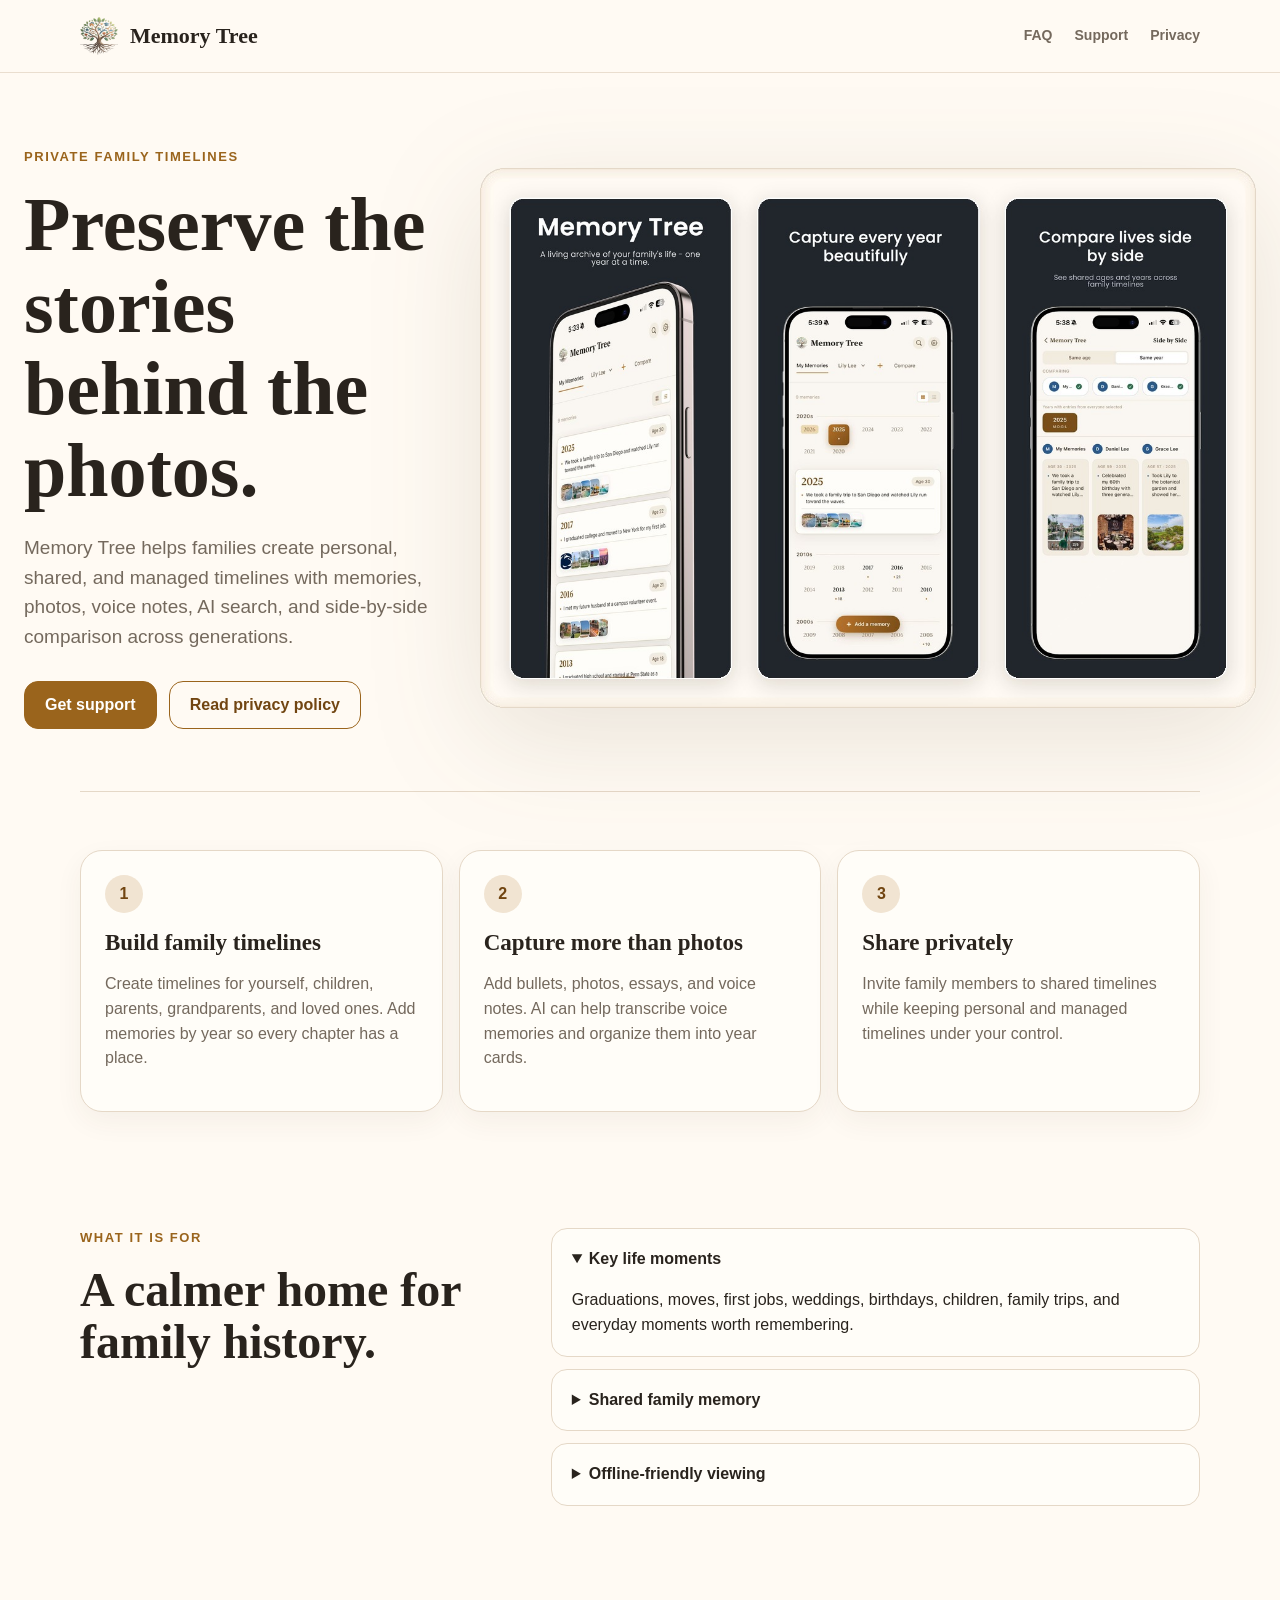
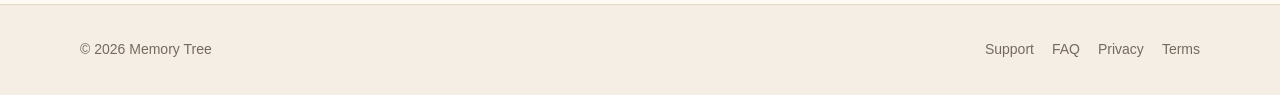
==== index.html @ 93a4e5a1 "Rotate homepage preview asset filename" ====
<!DOCTYPE html>
<html lang="en">
<head>
  <meta charset="utf-8">
  <meta name="viewport" content="width=device-width, initial-scale=1">
  <meta name="description" content="Memory Tree is a private family journal for preserving life stories, photos, voice notes, and shared timelines.">
  <title>Memory Tree - Family Journal</title>
  <link rel="stylesheet" href="/styles.css">
</head>
<body>
  <header class="site-header">
    <nav class="nav" aria-label="Main navigation">
      <a class="brand" href="/">
        <img src="/assets/logo.png" alt="">
        <span>Memory Tree</span>
      </a>
      <div class="nav-links">
        <a class="optional" href="/faq.html">FAQ</a>
        <a href="/support.html">Support</a>
        <a href="/privacy.html">Privacy</a>
      </div>
    </nav>
  </header>

  <main>
    <section class="hero">
      <div>
        <p class="eyebrow">Private family timelines</p>
        <h1>Preserve the stories behind the photos.</h1>
        <p class="lead">Memory Tree helps families create personal, shared, and managed timelines with memories, photos, voice notes, AI search, and side-by-side comparison across generations.</p>
        <div class="actions">
          <a class="button" href="/support.html">Get support</a>
          <a class="button secondary" href="/privacy.html">Read privacy policy</a>
        </div>
      </div>
      <div class="hero-art" aria-label="Memory Tree app preview">
        <img src="/assets/contact-sheet-demo-3up-20260521b.jpg" alt="Memory Tree app screens showing family timelines and side-by-side comparison.">
      </div>
    </section>

    <section class="section intro">
      <div class="grid">
        <article class="card">
          <div class="icon">1</div>
          <h3>Build family timelines</h3>
          <p>Create timelines for yourself, children, parents, grandparents, and loved ones. Add memories by year so every chapter has a place.</p>
        </article>
        <article class="card">
          <div class="icon">2</div>
          <h3>Capture more than photos</h3>
          <p>Add bullets, photos, essays, and voice notes. AI can help transcribe voice memories and organize them into year cards.</p>
        </article>
        <article class="card">
          <div class="icon">3</div>
          <h3>Share privately</h3>
          <p>Invite family members to shared timelines while keeping personal and managed timelines under your control.</p>
        </article>
      </div>
    </section>

    <section class="section two-column">
      <div>
        <p class="eyebrow">What it is for</p>
        <h2>A calmer home for family history.</h2>
      </div>
      <div class="faq-list">
        <details open>
          <summary>Key life moments</summary>
          <p>Graduations, moves, first jobs, weddings, birthdays, children, family trips, and everyday moments worth remembering.</p>
        </details>
        <details>
          <summary>Shared family memory</summary>
          <p>Compare timelines by same age or same year to see how different family members experienced life side by side.</p>
        </details>
        <details>
          <summary>Offline-friendly viewing</summary>
          <p>Recent timeline data and thumbnails can remain visible from the last successful sync, making the app useful even when connection is limited.</p>
        </details>
      </div>
    </section>
  </main>

  <footer class="site-footer">
    <div class="footer-inner">
      <div>© 2026 Memory Tree</div>
      <div class="footer-links">
        <a href="/support.html">Support</a>
        <a href="/faq.html">FAQ</a>
        <a href="/privacy.html">Privacy</a>
        <a href="/terms.html">Terms</a>
      </div>
    </div>
  </footer>
</body>
</html>
---- styles.css ----
:root {
  color-scheme: light;
  --ink: #29231d;
  --muted: #74695d;
  --soft: #9a8d7e;
  --paper: #fffaf3;
  --card: #fffdf8;
  --warm: #f5eee5;
  --line: #e5d8c7;
  --accent: #9a641c;
  --accent-dark: #714511;
  --green: #2f624f;
  --shadow: 0 18px 50px rgba(75, 53, 28, 0.11);
}

* {
  box-sizing: border-box;
}

html {
  scroll-behavior: smooth;
}

body {
  margin: 0;
  background: var(--paper);
  color: var(--ink);
  font-family: ui-sans-serif, -apple-system, BlinkMacSystemFont, "Segoe UI", sans-serif;
  line-height: 1.55;
}

a {
  color: inherit;
}

.site-header {
  position: sticky;
  top: 0;
  z-index: 20;
  border-bottom: 1px solid rgba(229, 216, 199, 0.8);
  background: rgba(255, 250, 243, 0.88);
  backdrop-filter: blur(18px);
}

.nav {
  width: min(1120px, calc(100% - 40px));
  margin: 0 auto;
  min-height: 72px;
  display: flex;
  align-items: center;
  justify-content: space-between;
  gap: 24px;
}

.brand {
  display: inline-flex;
  align-items: center;
  gap: 12px;
  text-decoration: none;
  font-weight: 800;
}

.brand img {
  width: 38px;
  height: 38px;
  border-radius: 10px;
}

.brand span {
  font-family: Georgia, "Times New Roman", serif;
  font-size: 22px;
}

.nav-links {
  display: flex;
  align-items: center;
  gap: 22px;
  color: var(--muted);
  font-size: 14px;
  font-weight: 650;
}

.nav-links a {
  text-decoration: none;
}

.nav-links a:hover {
  color: var(--ink);
}

.hero,
.section,
.legal-page {
  width: min(1120px, calc(100% - 40px));
  margin: 0 auto;
}

.hero {
  display: grid;
  width: min(1500px, calc(100% - 48px));
  grid-template-columns: minmax(420px, 0.58fr) minmax(0, 1.42fr);
  gap: 36px;
  align-items: center;
  padding: 74px 0 62px;
}

.eyebrow {
  margin: 0 0 16px;
  color: var(--accent);
  font-size: 13px;
  font-weight: 800;
  letter-spacing: 0.12em;
  text-transform: uppercase;
}

h1,
h2,
h3 {
  font-family: Georgia, "Times New Roman", serif;
  line-height: 1.08;
  letter-spacing: 0;
}

h1 {
  margin: 0;
  font-size: clamp(46px, 7vw, 76px);
}

h2 {
  margin: 0 0 18px;
  font-size: clamp(32px, 4vw, 48px);
}

h3 {
  margin: 0 0 8px;
  font-size: 23px;
}

.lead {
  margin: 22px 0 0;
  max-width: 650px;
  color: var(--muted);
  font-size: 19px;
}

.actions {
  display: flex;
  flex-wrap: wrap;
  gap: 12px;
  margin-top: 30px;
}

.button {
  display: inline-flex;
  align-items: center;
  justify-content: center;
  min-height: 48px;
  padding: 0 20px;
  border-radius: 14px;
  border: 1px solid var(--accent);
  background: var(--accent);
  color: white;
  font-weight: 800;
  text-decoration: none;
}

.button.secondary {
  background: transparent;
  color: var(--accent-dark);
}

.hero-art {
  width: min(100%, 980px);
  justify-self: end;
  border-radius: 22px;
  background: transparent;
  filter: drop-shadow(0 28px 54px rgba(87, 66, 42, 0.13));
  overflow: hidden;
}

.hero-art img {
  display: block;
  width: 100%;
  height: auto;
}

.section {
  padding: 58px 0;
}

.section.intro {
  border-top: 1px solid var(--line);
}

.grid {
  display: grid;
  grid-template-columns: repeat(3, minmax(0, 1fr));
  gap: 16px;
}

.card {
  min-height: 190px;
  padding: 24px;
  border: 1px solid var(--line);
  border-radius: 22px;
  background: var(--card);
  box-shadow: 0 10px 28px rgba(75, 53, 28, 0.055);
}

.card p,
.legal-page p,
.legal-page li {
  color: var(--muted);
}

.card .icon {
  width: 38px;
  height: 38px;
  display: grid;
  place-items: center;
  margin-bottom: 18px;
  border-radius: 50%;
  background: #f1e4d2;
  color: var(--accent-dark);
  font-weight: 900;
}

.two-column {
  display: grid;
  grid-template-columns: 0.8fr 1.2fr;
  gap: 38px;
  align-items: start;
}

.faq-list {
  display: grid;
  gap: 12px;
}

details {
  padding: 18px 20px;
  border: 1px solid var(--line);
  border-radius: 16px;
  background: var(--card);
}

summary {
  cursor: pointer;
  font-weight: 800;
}

details p {
  margin-bottom: 0;
}

.site-footer {
  margin-top: 40px;
  border-top: 1px solid var(--line);
  background: var(--warm);
}

.footer-inner {
  width: min(1120px, calc(100% - 40px));
  margin: 0 auto;
  padding: 34px 0;
  display: flex;
  justify-content: space-between;
  gap: 20px;
  color: var(--muted);
  font-size: 14px;
}

.footer-links {
  display: flex;
  flex-wrap: wrap;
  gap: 18px;
}

.footer-links a {
  text-decoration: none;
}

.legal-page {
  padding: 58px 0 34px;
  max-width: 820px;
}

.legal-page h1 {
  font-size: clamp(38px, 6vw, 58px);
}

.legal-page h2 {
  margin-top: 38px;
  font-size: 27px;
}

.legal-page .updated {
  margin-top: 12px;
  color: var(--soft);
}

.legal-page a {
  color: var(--accent-dark);
}

@media (max-width: 820px) {
  .nav {
    min-height: 66px;
  }

  .nav-links {
    gap: 14px;
    font-size: 13px;
  }

  .nav-links .optional {
    display: none;
  }

  .hero {
    grid-template-columns: 1fr;
    padding-top: 46px;
  }

  .grid,
  .two-column {
    grid-template-columns: 1fr;
  }

  .footer-inner {
    flex-direction: column;
  }
}

@media (max-width: 520px) {
  .brand span {
    font-size: 19px;
  }

  .hero,
  .section,
  .legal-page,
  .nav,
  .footer-inner {
    width: min(100% - 28px, 1120px);
  }

  .actions {
    flex-direction: column;
  }

  .button {
    width: 100%;
  }
}
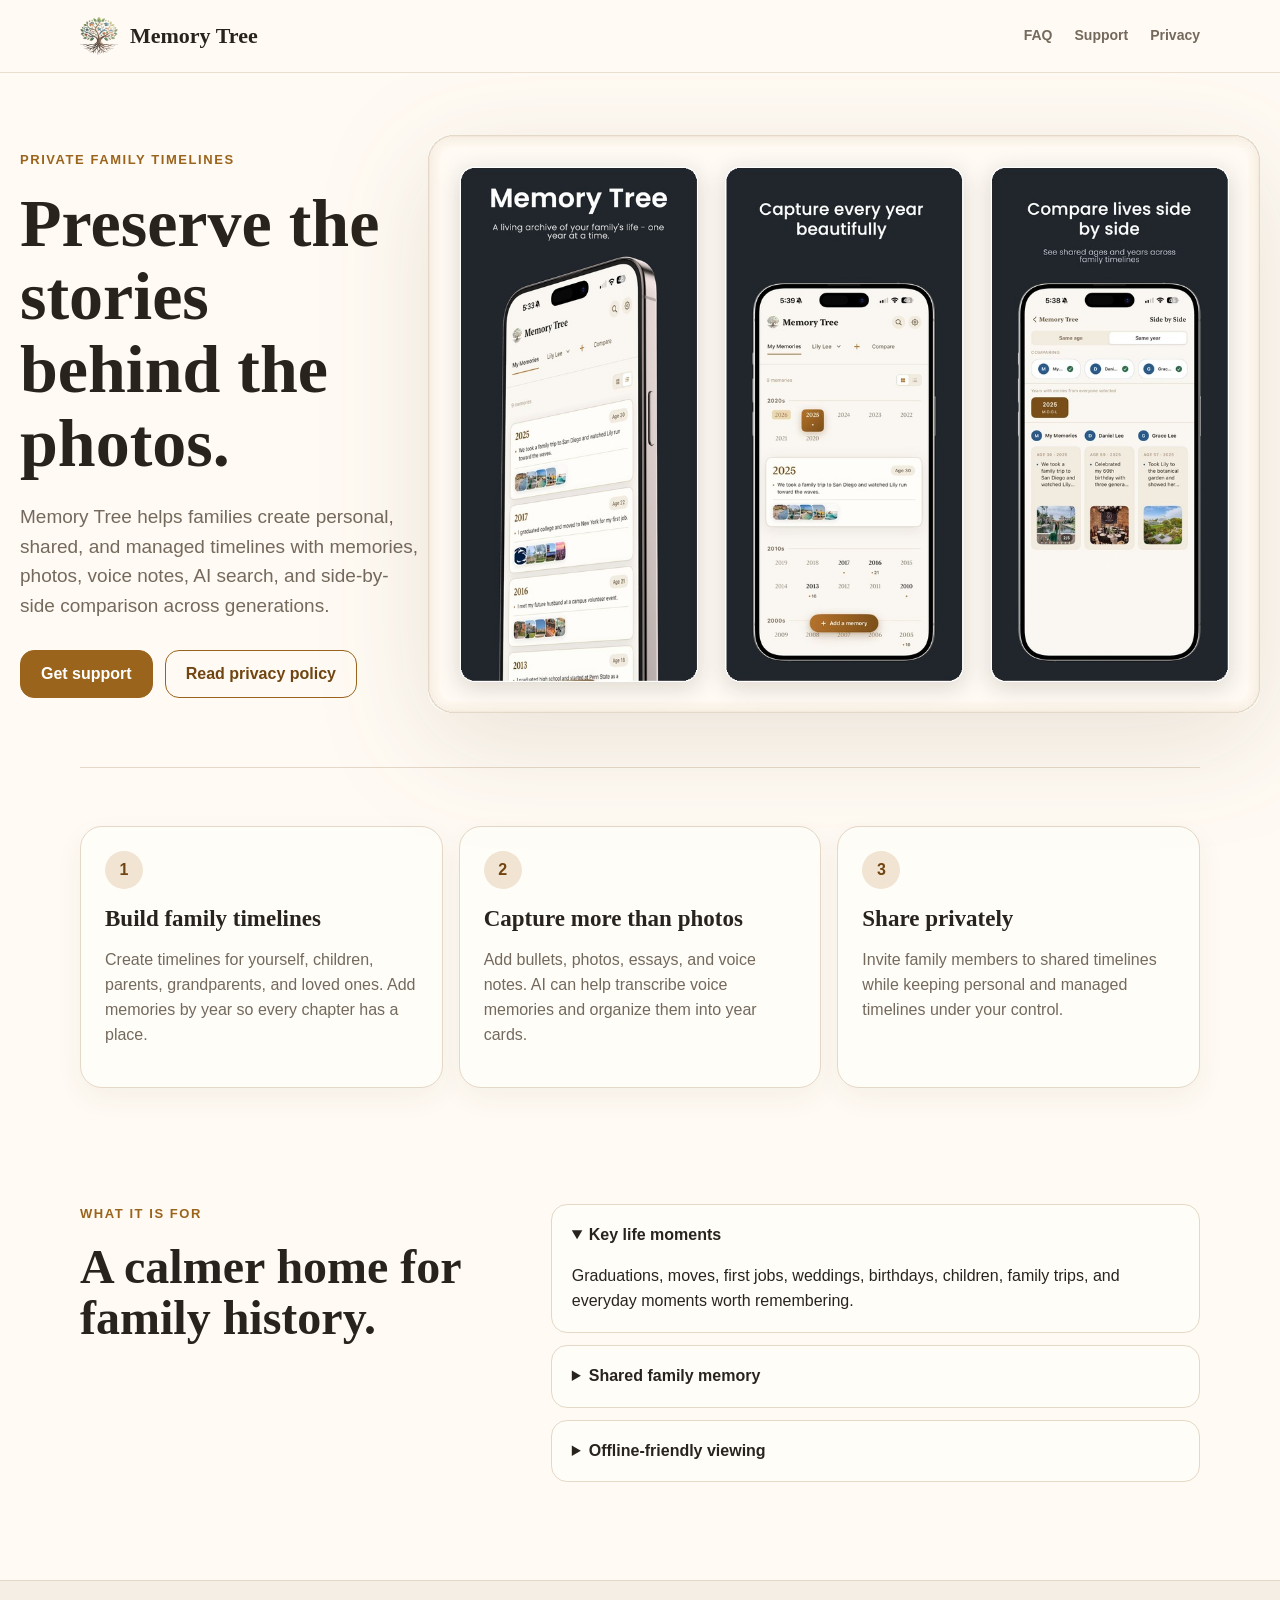
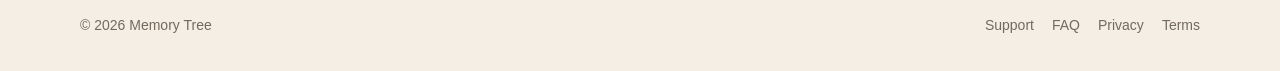
==== commit 5ae7cbd8: "Bust homepage stylesheet cache" ====
--- a/index.html
+++ b/index.html
@@ -5,7 +5,7 @@
   <meta name="viewport" content="width=device-width, initial-scale=1">
   <meta name="description" content="Memory Tree is a private family journal for preserving life stories, photos, voice notes, and shared timelines.">
   <title>Memory Tree - Family Journal</title>
-  <link rel="stylesheet" href="/styles.css">
+  <link rel="stylesheet" href="/styles.css?v=20260521b">
 </head>
 <body>
   <header class="site-header">
--- a/styles.css
+++ b/styles.css
@@ -97,11 +97,11 @@
 
 .hero {
   display: grid;
-  width: min(1500px, calc(100% - 48px));
-  grid-template-columns: minmax(420px, 0.58fr) minmax(0, 1.42fr);
-  gap: 36px;
-  align-items: center;
-  padding: 74px 0 62px;
+  width: min(1560px, calc(100% - 40px));
+  grid-template-columns: minmax(400px, 0.48fr) minmax(0, 1.52fr);
+  gap: 8px;
+  align-items: center;
+  padding: 62px 0 54px;
 }
 
 .eyebrow {
@@ -123,7 +123,7 @@
 
 h1 {
   margin: 0;
-  font-size: clamp(46px, 7vw, 76px);
+  font-size: clamp(46px, 5.9vw, 68px);
 }
 
 h2 {
@@ -170,7 +170,7 @@
 }
 
 .hero-art {
-  width: min(100%, 980px);
+  width: min(100%, 1120px);
   justify-self: end;
   border-radius: 22px;
   background: transparent;
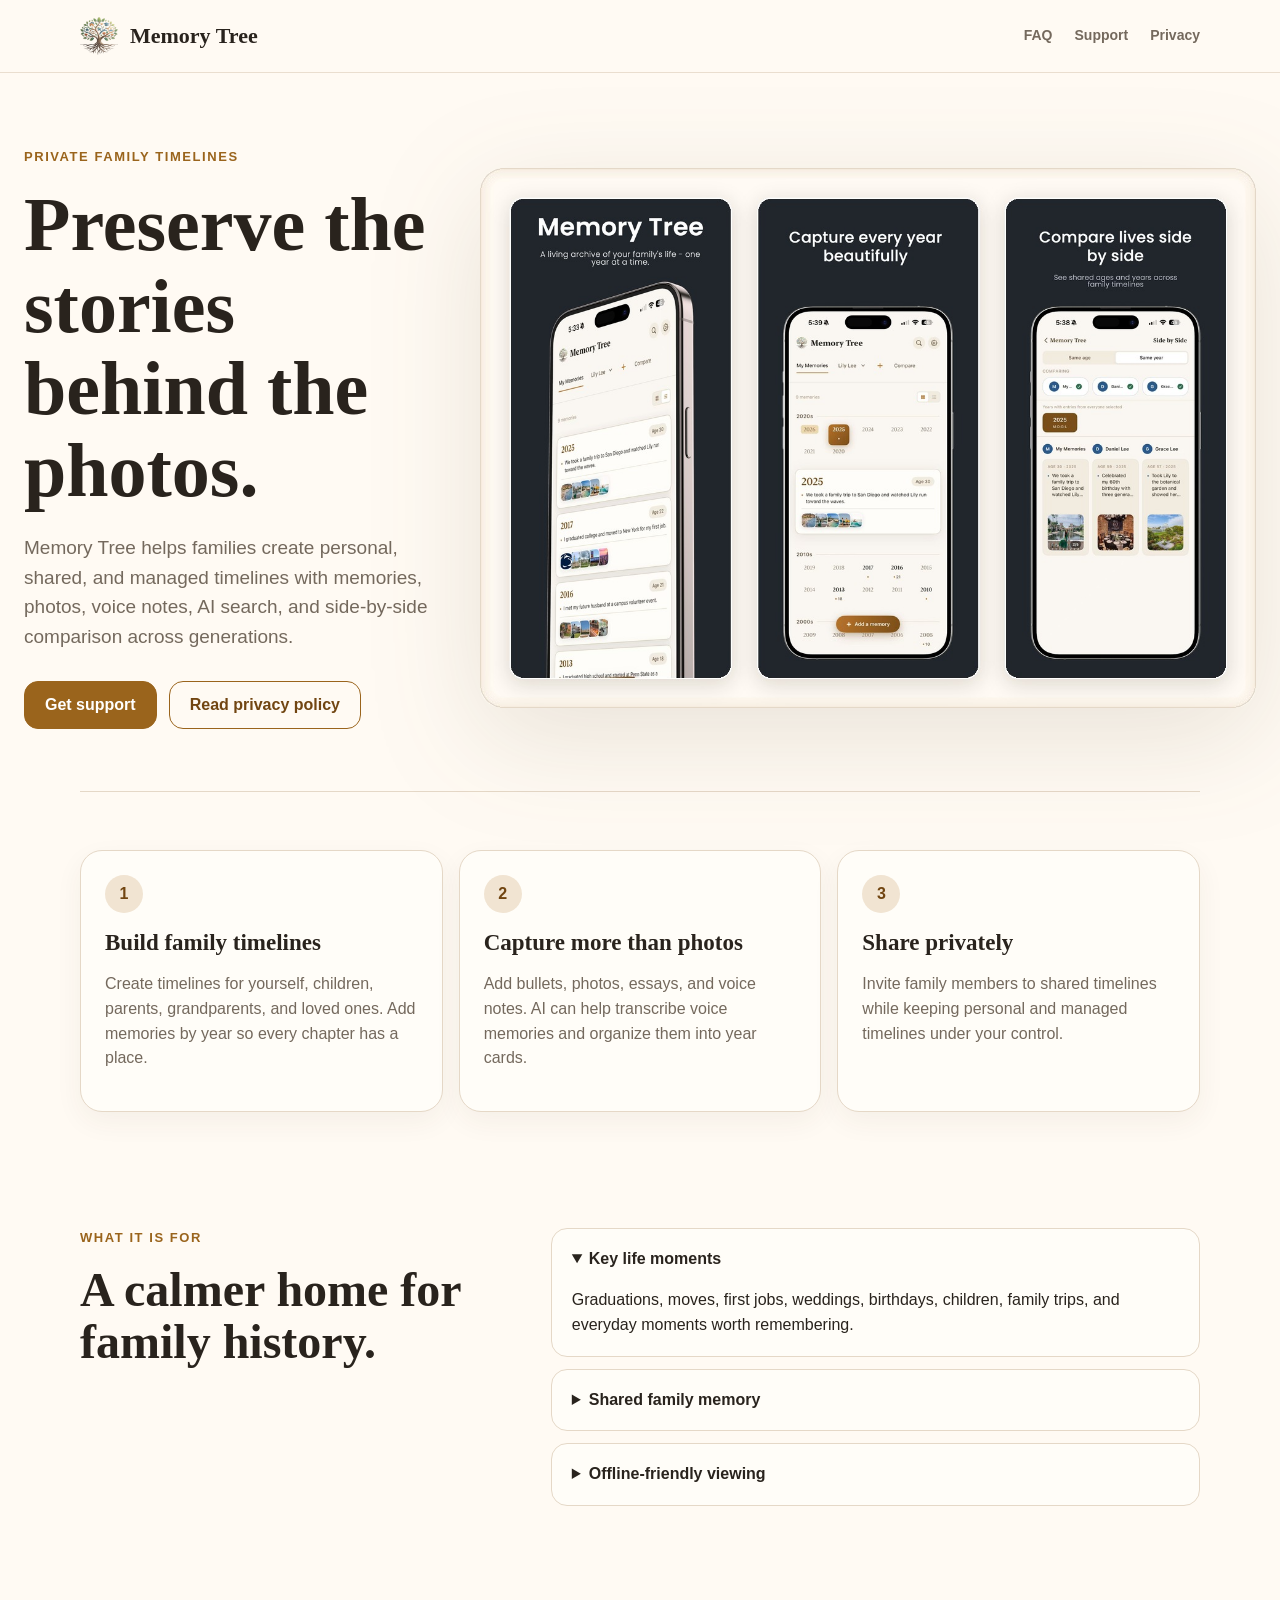
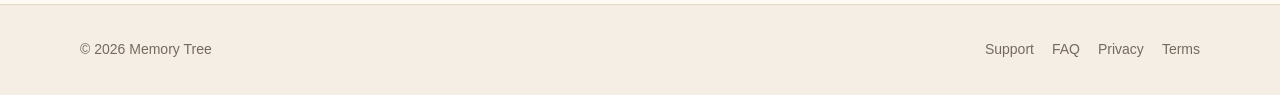
==== commit c4bebbff: "Restore balanced homepage hero sizing" ====
--- a/index.html
+++ b/index.html
@@ -5,7 +5,7 @@
   <meta name="viewport" content="width=device-width, initial-scale=1">
   <meta name="description" content="Memory Tree is a private family journal for preserving life stories, photos, voice notes, and shared timelines.">
   <title>Memory Tree - Family Journal</title>
-  <link rel="stylesheet" href="/styles.css?v=20260521b">
+  <link rel="stylesheet" href="/styles.css?v=20260521c">
 </head>
 <body>
   <header class="site-header">
--- a/styles.css
+++ b/styles.css
@@ -97,11 +97,11 @@
 
 .hero {
   display: grid;
-  width: min(1560px, calc(100% - 40px));
-  grid-template-columns: minmax(400px, 0.48fr) minmax(0, 1.52fr);
-  gap: 8px;
-  align-items: center;
-  padding: 62px 0 54px;
+  width: min(1500px, calc(100% - 48px));
+  grid-template-columns: minmax(420px, 0.58fr) minmax(0, 1.42fr);
+  gap: 36px;
+  align-items: center;
+  padding: 74px 0 62px;
 }
 
 .eyebrow {
@@ -123,7 +123,7 @@
 
 h1 {
   margin: 0;
-  font-size: clamp(46px, 5.9vw, 68px);
+  font-size: clamp(46px, 7vw, 76px);
 }
 
 h2 {
@@ -170,7 +170,7 @@
 }
 
 .hero-art {
-  width: min(100%, 1120px);
+  width: min(100%, 980px);
   justify-self: end;
   border-radius: 22px;
   background: transparent;
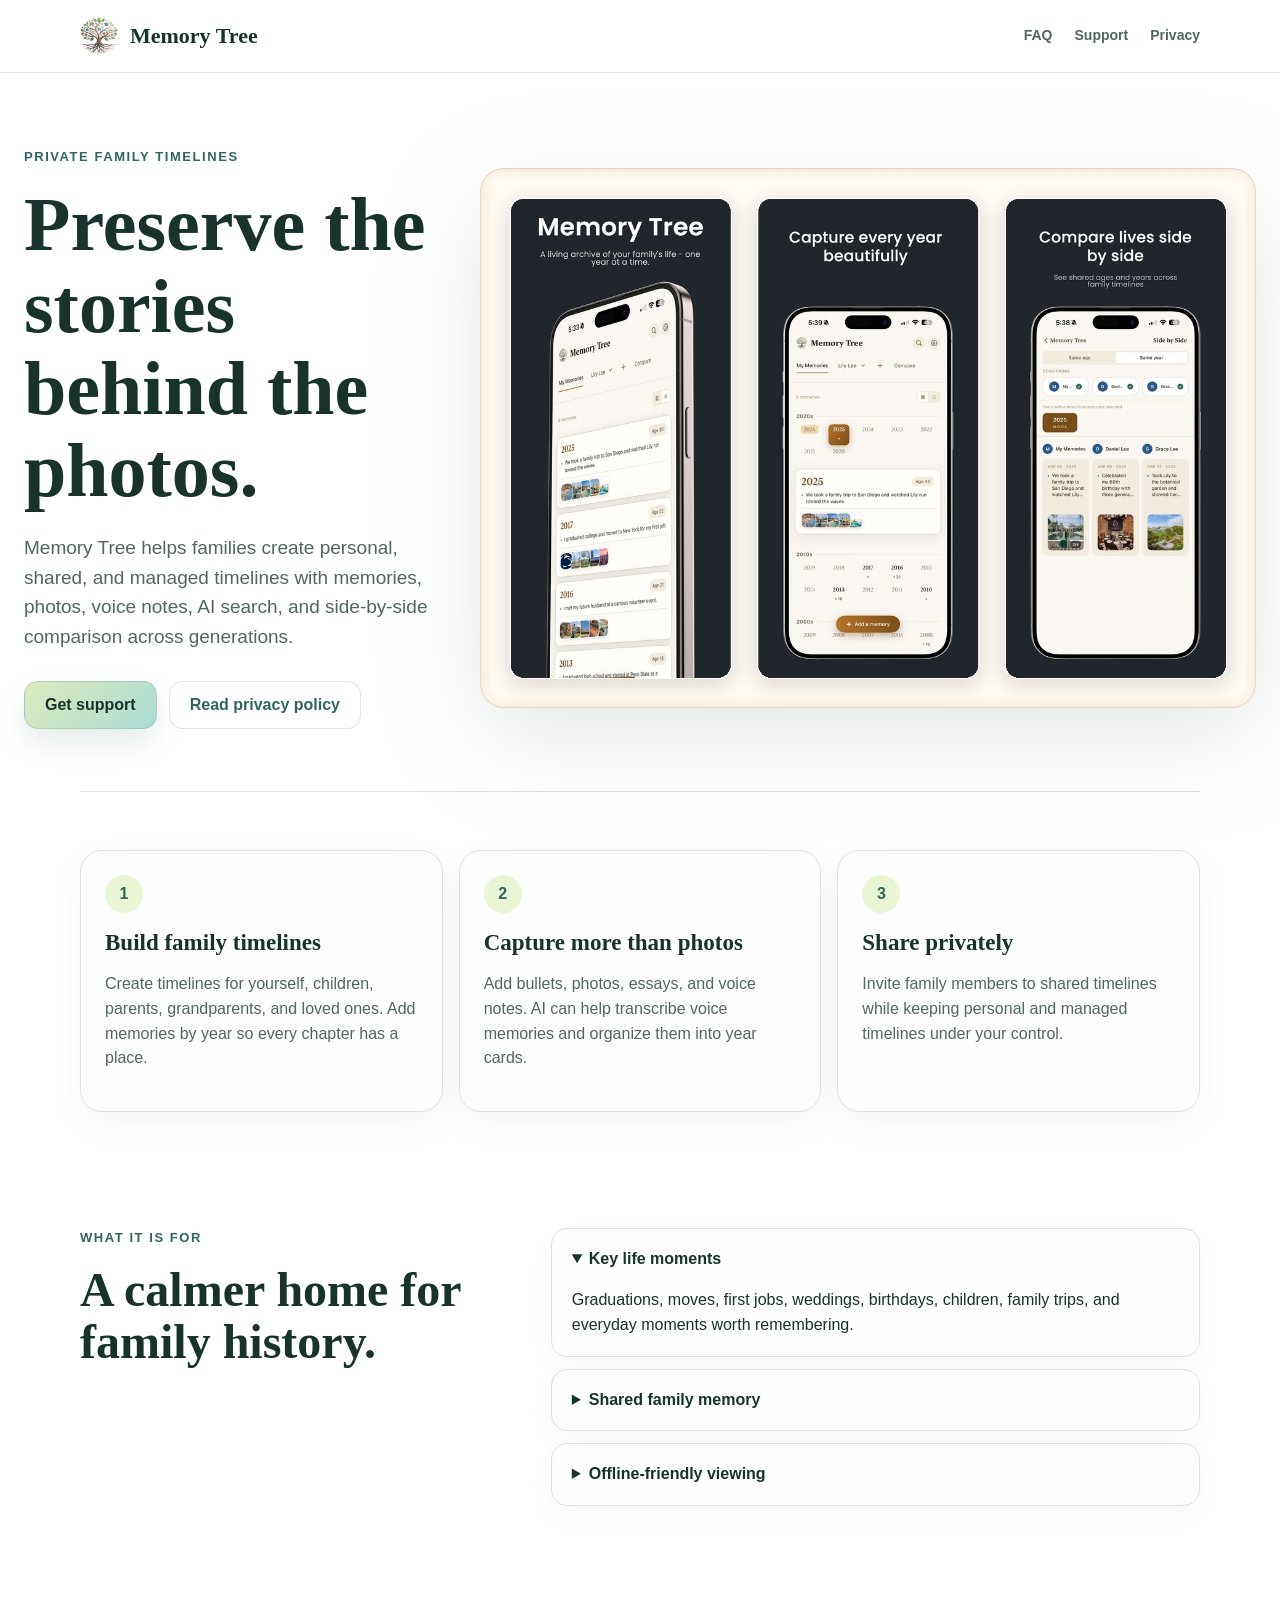
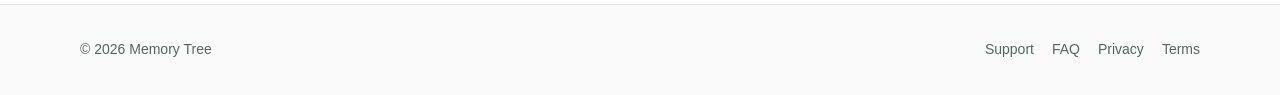
==== commit 09dc0151: "Refresh website colors and legal pages" ====
--- a/index.html
+++ b/index.html
@@ -5,7 +5,8 @@
   <meta name="viewport" content="width=device-width, initial-scale=1">
   <meta name="description" content="Memory Tree is a private family journal for preserving life stories, photos, voice notes, and shared timelines.">
   <title>Memory Tree - Family Journal</title>
-  <link rel="stylesheet" href="/styles.css?v=20260521c">
+  <link rel="stylesheet" href="/styles-20260608.css">
+  <script defer src="/assets/analytics.js"></script>
 </head>
 <body>
   <header class="site-header">
--- a/styles-20260608.css
+++ b/styles-20260608.css
@@ -0,0 +1,361 @@
+:root {
+  color-scheme: light;
+  --ink: #18322c;
+  --muted: #52665f;
+  --soft: #7f8f89;
+  --paper: #ffffff;
+  --card: #fcfdfc;
+  --warm: #fafafa;
+  --line: #dde3df;
+  --line-soft: #eef1ee;
+  --accent: #2f665c;
+  --accent-dark: #18322c;
+  --accent-soft: #eaf5d3;
+  --spring: #dcebbe;
+  --mint: #a9dcd5;
+  --shadow: 0 18px 48px rgba(24, 50, 44, 0.08);
+}
+
+* {
+  box-sizing: border-box;
+}
+
+html {
+  scroll-behavior: smooth;
+}
+
+body {
+  margin: 0;
+  background: var(--paper);
+  color: var(--ink);
+  font-family: ui-sans-serif, -apple-system, BlinkMacSystemFont, "Segoe UI", sans-serif;
+  line-height: 1.55;
+}
+
+a {
+  color: inherit;
+}
+
+.site-header {
+  position: sticky;
+  top: 0;
+  z-index: 20;
+  border-bottom: 1px solid rgba(221, 227, 223, 0.9);
+  background: rgba(255, 255, 255, 0.9);
+  backdrop-filter: blur(18px);
+}
+
+.nav {
+  width: min(1120px, calc(100% - 40px));
+  margin: 0 auto;
+  min-height: 72px;
+  display: flex;
+  align-items: center;
+  justify-content: space-between;
+  gap: 24px;
+}
+
+.brand {
+  display: inline-flex;
+  align-items: center;
+  gap: 12px;
+  text-decoration: none;
+  font-weight: 800;
+}
+
+.brand img {
+  width: 38px;
+  height: 38px;
+  border-radius: 10px;
+}
+
+.brand span {
+  font-family: Georgia, "Times New Roman", serif;
+  font-size: 22px;
+}
+
+.nav-links {
+  display: flex;
+  align-items: center;
+  gap: 22px;
+  color: var(--muted);
+  font-size: 14px;
+  font-weight: 650;
+}
+
+.nav-links a {
+  text-decoration: none;
+}
+
+.nav-links a:hover {
+  color: var(--ink);
+}
+
+.hero,
+.section,
+.legal-page {
+  width: min(1120px, calc(100% - 40px));
+  margin: 0 auto;
+}
+
+.hero {
+  display: grid;
+  width: min(1500px, calc(100% - 48px));
+  grid-template-columns: minmax(420px, 0.58fr) minmax(0, 1.42fr);
+  gap: 36px;
+  align-items: center;
+  padding: 74px 0 62px;
+}
+
+.eyebrow {
+  margin: 0 0 16px;
+  color: var(--accent);
+  font-size: 13px;
+  font-weight: 800;
+  letter-spacing: 0.12em;
+  text-transform: uppercase;
+}
+
+h1,
+h2,
+h3 {
+  font-family: Georgia, "Times New Roman", serif;
+  line-height: 1.08;
+  letter-spacing: 0;
+}
+
+h1 {
+  margin: 0;
+  font-size: clamp(46px, 7vw, 76px);
+}
+
+h2 {
+  margin: 0 0 18px;
+  font-size: clamp(32px, 4vw, 48px);
+}
+
+h3 {
+  margin: 0 0 8px;
+  font-size: 23px;
+}
+
+.lead {
+  margin: 22px 0 0;
+  max-width: 650px;
+  color: var(--muted);
+  font-size: 19px;
+}
+
+.actions {
+  display: flex;
+  flex-wrap: wrap;
+  gap: 12px;
+  margin-top: 30px;
+}
+
+.button {
+  display: inline-flex;
+  align-items: center;
+  justify-content: center;
+  min-height: 48px;
+  padding: 0 20px;
+  border-radius: 14px;
+  border: 1px solid rgba(47, 102, 92, 0.16);
+  background: linear-gradient(135deg, var(--spring), var(--mint));
+  color: var(--accent-dark);
+  font-weight: 800;
+  text-decoration: none;
+  box-shadow: 0 14px 30px rgba(47, 102, 92, 0.12);
+}
+
+.button.secondary {
+  background: var(--paper);
+  color: var(--accent);
+  box-shadow: none;
+}
+
+.hero-art {
+  width: min(100%, 980px);
+  justify-self: end;
+  border-radius: 22px;
+  background: transparent;
+  filter: drop-shadow(0 28px 54px rgba(24, 50, 44, 0.12));
+  overflow: hidden;
+}
+
+.hero-art img {
+  display: block;
+  width: 100%;
+  height: auto;
+}
+
+.section {
+  padding: 58px 0;
+}
+
+.section.intro {
+  border-top: 1px solid var(--line);
+}
+
+.grid {
+  display: grid;
+  grid-template-columns: repeat(3, minmax(0, 1fr));
+  gap: 16px;
+}
+
+.card {
+  min-height: 190px;
+  padding: 24px;
+  border: 1px solid var(--line);
+  border-radius: 22px;
+  background: var(--card);
+  box-shadow: 0 12px 34px rgba(24, 50, 44, 0.055);
+}
+
+.card p,
+.legal-page p,
+.legal-page li {
+  color: var(--muted);
+}
+
+.card .icon {
+  width: 38px;
+  height: 38px;
+  display: grid;
+  place-items: center;
+  margin-bottom: 18px;
+  border-radius: 50%;
+  background: var(--accent-soft);
+  color: var(--accent);
+  font-weight: 900;
+}
+
+.two-column {
+  display: grid;
+  grid-template-columns: 0.8fr 1.2fr;
+  gap: 38px;
+  align-items: start;
+}
+
+.faq-list {
+  display: grid;
+  gap: 12px;
+}
+
+details {
+  padding: 18px 20px;
+  border: 1px solid var(--line);
+  border-radius: 16px;
+  background: var(--card);
+  box-shadow: 0 10px 26px rgba(24, 50, 44, 0.04);
+}
+
+summary {
+  cursor: pointer;
+  font-weight: 800;
+}
+
+details p {
+  margin-bottom: 0;
+}
+
+.site-footer {
+  margin-top: 40px;
+  border-top: 1px solid var(--line);
+  background: var(--warm);
+}
+
+.footer-inner {
+  width: min(1120px, calc(100% - 40px));
+  margin: 0 auto;
+  padding: 34px 0;
+  display: flex;
+  justify-content: space-between;
+  gap: 20px;
+  color: var(--muted);
+  font-size: 14px;
+}
+
+.footer-links {
+  display: flex;
+  flex-wrap: wrap;
+  gap: 18px;
+}
+
+.footer-links a {
+  text-decoration: none;
+}
+
+.legal-page {
+  padding: 58px 0 34px;
+  max-width: 820px;
+}
+
+.legal-page h1 {
+  font-size: clamp(38px, 6vw, 58px);
+}
+
+.legal-page h2 {
+  margin-top: 38px;
+  font-size: 27px;
+}
+
+.legal-page .updated {
+  margin-top: 12px;
+  color: var(--soft);
+}
+
+.legal-page a {
+  color: var(--accent);
+}
+
+@media (max-width: 820px) {
+  .nav {
+    min-height: 66px;
+  }
+
+  .nav-links {
+    gap: 14px;
+    font-size: 13px;
+  }
+
+  .nav-links .optional {
+    display: none;
+  }
+
+  .hero {
+    grid-template-columns: 1fr;
+    padding-top: 46px;
+  }
+
+  .grid,
+  .two-column {
+    grid-template-columns: 1fr;
+  }
+
+  .footer-inner {
+    flex-direction: column;
+  }
+}
+
+@media (max-width: 520px) {
+  .brand span {
+    font-size: 19px;
+  }
+
+  .hero,
+  .section,
+  .legal-page,
+  .nav,
+  .footer-inner {
+    width: min(100% - 28px, 1120px);
+  }
+
+  .actions {
+    flex-direction: column;
+  }
+
+  .button {
+    width: 100%;
+  }
+}
